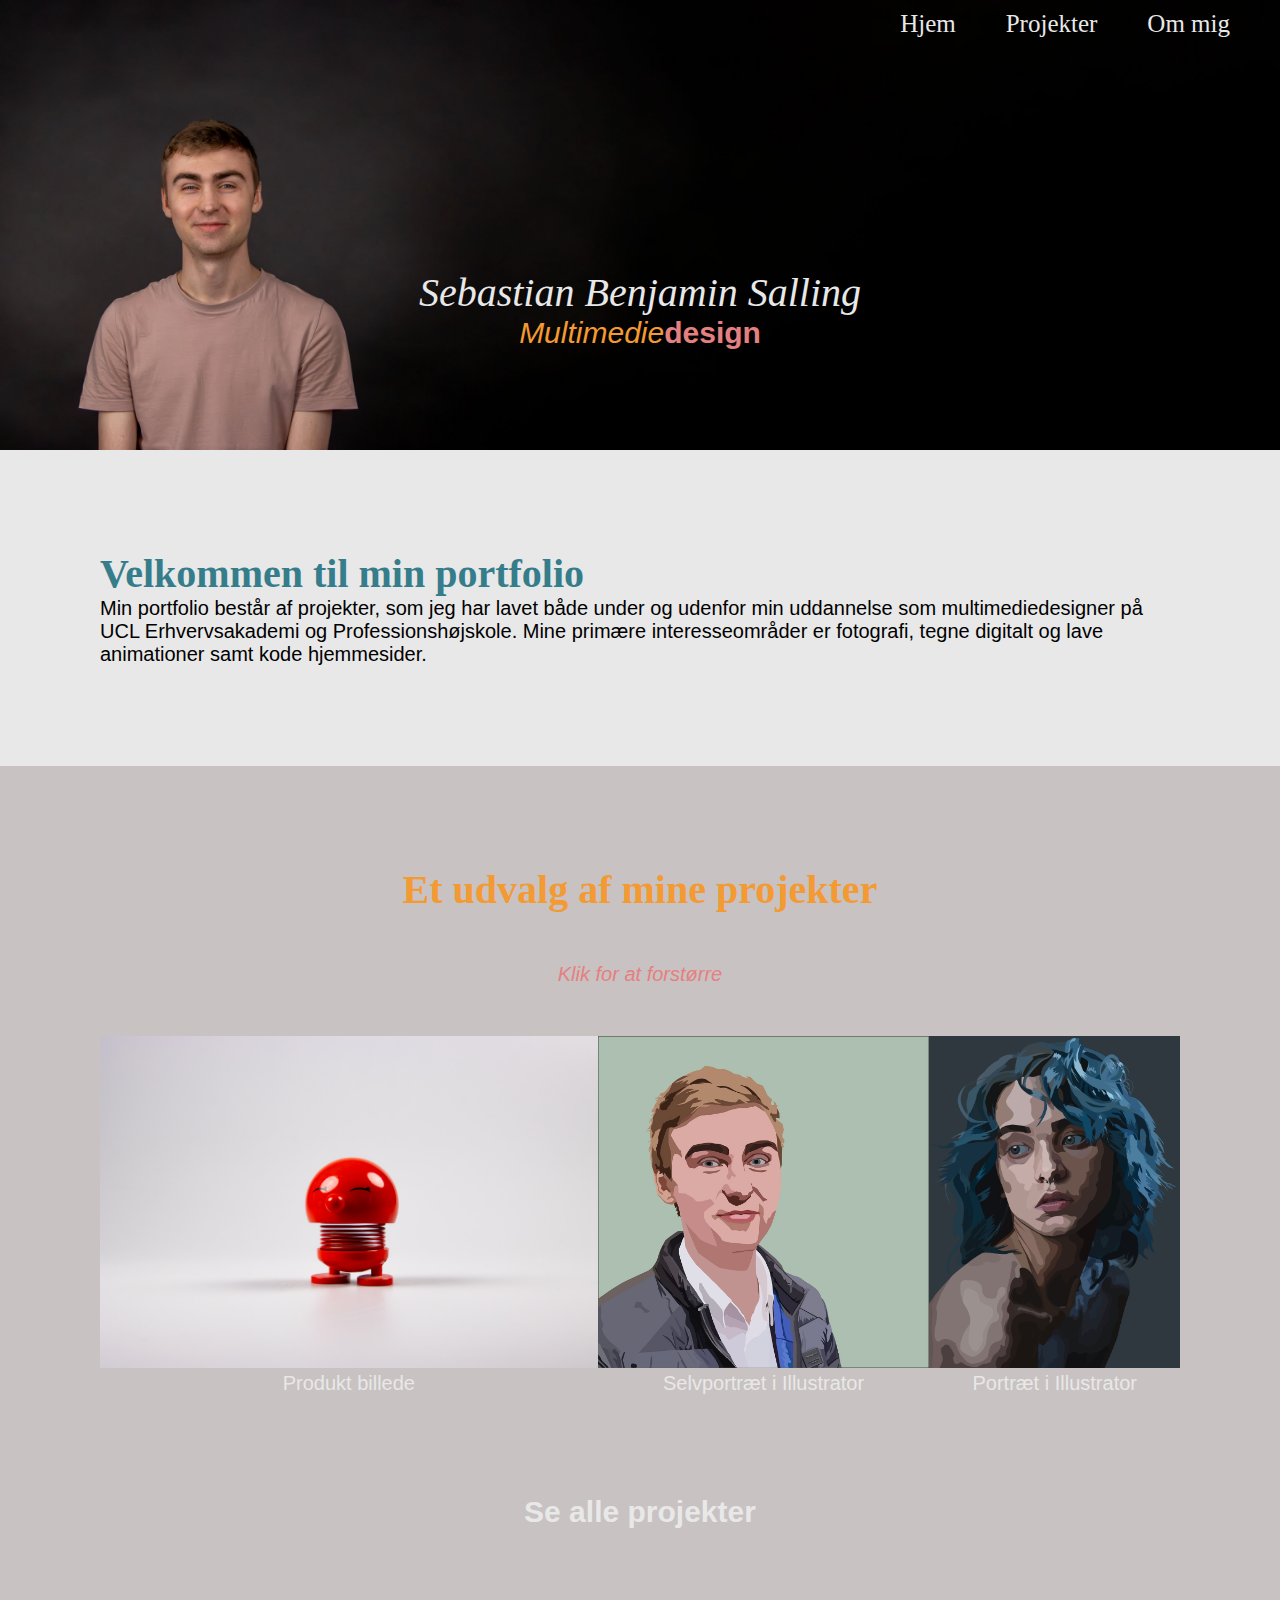
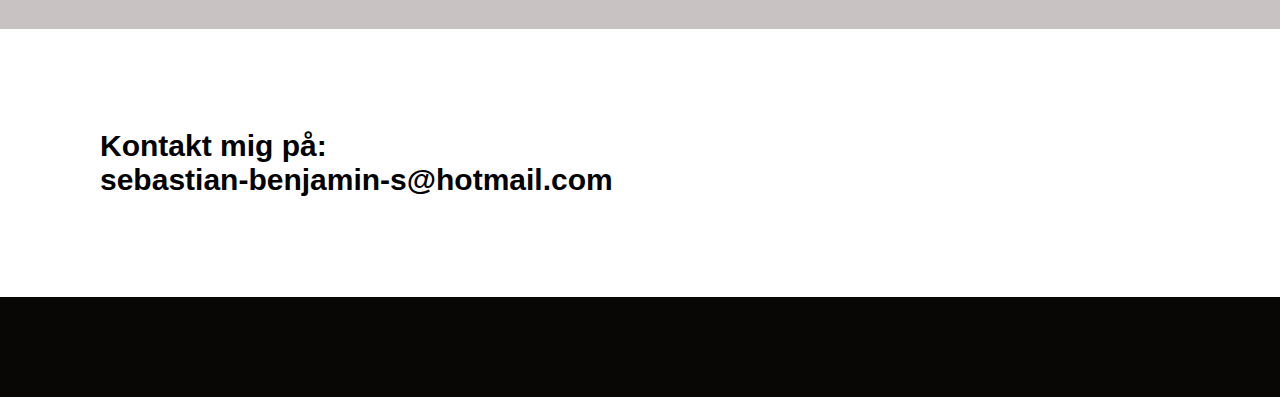
==== index.html @ 2365d622 "Projekt" ====
<!DOCTYPE html>
<html lang="en">
<head>
    <meta charset="UTF-8">
    <meta name="viewport" content="width=device-width, initial-scale=1.0">
    <link rel="stylesheet" href="css/main.css">
    <title>Min Portfolio</title>
</head>
<body>
    <header>
        <div class="hero">
            <nav>
                <ul>
                    <li><a href="index.html">Hjem</a></li>
                    <li><a href="pages/projekter.html">Projekter</a></li>
                    <li><a href="pages/om-mig.html">Om mig</a></li>
                </ul>
            </nav>
            <div class="hero-text">
                <h1 class="hero-taviraj">Sebastian Benjamin Salling</h1>
                <p><span class="hero-italic">Multimedie</span><span class="hero-bold">design</span></p> 
            </div>
        </div>
    </header>

<section class="forside-tekst">
    <div>
        <h2 class="forside-underoverskrift">Velkommen til min portfolio</h2>
        <p class="forside-paragraf">Min portfolio består af projekter, som jeg har lavet både under og udenfor min 
            uddannelse som multimediedesigner på UCL Erhvervsakademi og Professionshøjskole.
            Mine primære interesseområder er fotografi, tegne digitalt og lave animationer 
            samt kode hjemmesider. </p>
    </div>
    <div></div>
</section>

<section class="udvalg">
    <div>
        <h2 class="udvalg-overskrift">Et udvalg af mine projekter</h2>
        <p class="udvalg-tekst">Klik for at forstørre</p>
        <div class="showcase">
            <div class="showcase-item">
                <img src="images/hoptimist.jpg" alt="Hoptimist med hvid baggrund">
                <p class="showcase-text">Produkt billede</p>
            </div>
            <div class="showcase-item">
                <img src="images/illustrator-portrait.jpg" alt="Selvportræt lavet i Illustrator">
                <p class="showcase-text">Selvportræt i Illustrator</p>
            </div>
            <div class="showcase-item">
                <img src="images/illustrator-woman.jpg" alt="Tegning af en kvinde i Illustrator">
                <p class="showcase-text">Portræt i Illustrator</p>
            </div>            
        </div>
        <p class="se-alle"><a href="pages/projekter.html">Se alle projekter</a></p>

    </div>
    
</section>



<section class="kontakt">
    <div>
        <p>Kontakt mig på:</p>
        <p>sebastian-benjamin-s@hotmail.com</p>
    </div>
</section>

<footer>
    <div>
        
    </div>

</footer>


</body>
</html>
---- css/main.css ----
* {
    box-sizing: border-box;
    margin: 0;
    padding: 0;
}

body, html {
    height: 100%;
}

/* fonts */

@import url('https://fonts.googleapis.com/css2?family=Fira+Sans:ital,wght@0,100;0,200;0,300;0,400;0,500;0,600;0,700;0,800;0,900;1,100;1,200;1,300;1,400;1,500;1,600;1,700;1,800;1,900&display=swap'); /* Fira Sans */
@import url('https://fonts.googleapis.com/css2?family=Taviraj:ital,wght@0,100;0,200;0,300;0,400;0,500;0,600;0,700;0,800;0,900;1,100;1,200;1,300;1,400;1,500;1,600;1,700;1,800;1,900&display=swap'); /* Taviraj */

/*
Font weights:

Thin 100
ExtraLight 200
Light 300
Regular 400
Medium 500
SemiBold 600
Bold 700
ExtraBold 800
Black 900
*/




/* navigationsmenu */

nav {
    /*display: flex;
    justify-content: flex-end;
    align-items: center;*/
    color: #E8E8E8;
}   

nav ul {
    list-style-type: none;
    display: flex;
    justify-content: flex-end;
    margin-right: 25px;
}

nav li {
    padding: 5px;
    margin: 5px 20px;
    font-family: 'Taviraj', serif;
    font-size: 25px;
    font-weight: 400;
    
}


a {
    text-decoration: none;
    color: inherit;
}

a:hover {
    color: #F39A33;
}




/* hero */

.hero {
    background-image: url(../images/forside-hero-image.jpg);
    background-size: cover;
    background-position: center;
    height: 50vh;
    display: flex;
    flex-direction: column;
}


.hero-text {
    text-align: center;
    color: #E8E8E8;
    display: flex;
    flex-direction: column;
    justify-content: flex-end;
    margin-bottom: 100px;
    height: 100%;
}


.hero-taviraj {
    font-family: 'Taviraj', serif;
    font-size: 40px;
    font-weight: 500;
    font-style: italic;
}

.hero-italic {
    font-family: 'Fira Sans', sans-serif;
    font-size: 30px;
    font-weight: 100;
    font-style: italic;
    color: #F39A33;
}

.hero-bold {
    font-family: 'Fira Sans', sans-serif;
    font-size: 30px;
    font-weight: 700;
    font-style: bold;
    color: #E58080;
}


/*
header h1, p {
    display: flex;
    justify-content: center;
    align-items: center;
}
*/

/* indhold */


.forside-tekst {
    padding: 100px;
    display: flex;
    justify-content: end;
    background-color: #E8E8E8;

}


.forside-underoverskrift {
    font-family: 'Taviraj', serif;
    font-size: 40px;
    font-weight: 600;
    font-style: bold;
    color: #367D8B; 
}

.forside-paragraf {
    font-family: 'Fira Sans', sans-serif;
    font-size: 20px;
    font-weight: 400;
}






.udvalg {
    background-color: #c8c2c2;
    padding: 100px;
    
}

.udvalg-tekst {
    text-align: center;
    padding: 50px 0px;
    font-family: 'Fira Sans', sans-serif;
    font-size: 20px;
    font-weight: 300;
    font-style: italic;
    color: #E58080;
}


.udvalg-overskrift {
    text-align: center;
    
    font-family: 'Taviraj', serif;
    font-size: 40px;
    font-weight: 600;
    font-style: bold;
    color: #F39A33;
}


.se-alle {
    text-align: center;
    padding-top: 100px;
    font-family: 'Fira Sans', sans-serif;
    font-size: 30px;
    font-weight: 700;
    font-style: bold;
    color: #E8E8E8;
}


img {
    max-width: 100%;
    max-height: 50vh;
    
}

.showcase {
    display: flex;
    justify-content: space-between;

    
}

.showcase-text {
    text-align: center;
    font-family: 'Fira Sans', sans-serif;
    font-size: 20px;
    font-weight: 400;
    color: #E8E8E8;
}



.kontakt {
    padding: 100px;
    font-family: 'Fira Sans', sans-serif;
    font-size: 30px;
    font-weight: 700;
    font-style: bold;
}



footer {
    background-color: #090606;
    padding: 50px;
}
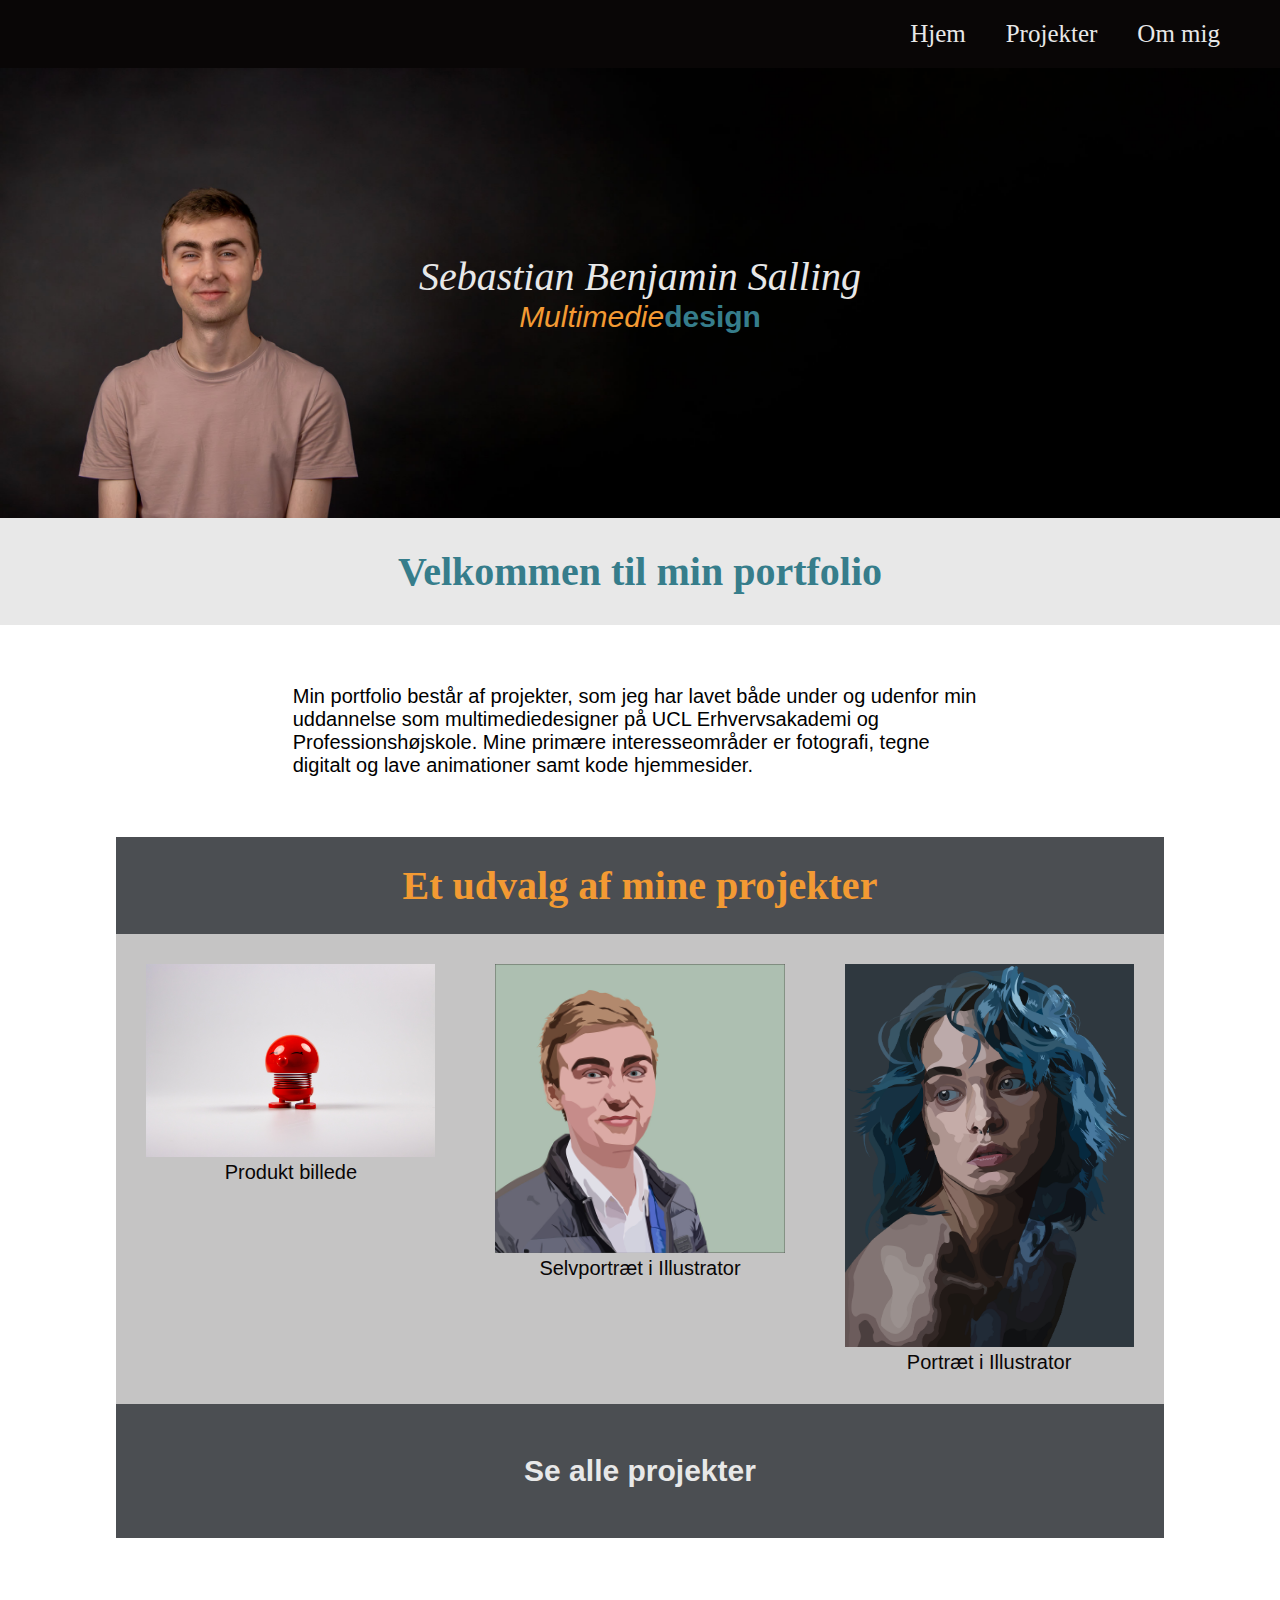
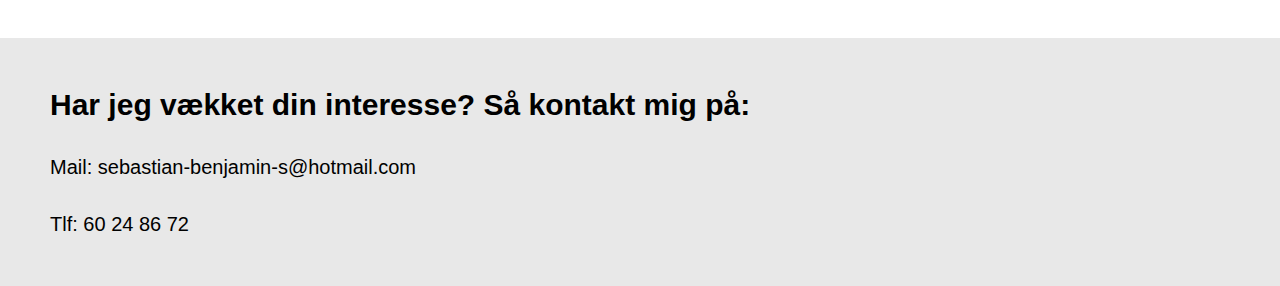
==== commit 5e71eb8f: "Endelige version" ====
--- a/index.html
+++ b/index.html
@@ -8,14 +8,17 @@
 </head>
 <body>
     <header>
-        <div class="hero">
-            <nav>
+        <div>
+            <nav class="nav-undersider">
                 <ul>
                     <li><a href="index.html">Hjem</a></li>
                     <li><a href="pages/projekter.html">Projekter</a></li>
                     <li><a href="pages/om-mig.html">Om mig</a></li>
                 </ul>
             </nav>
+        </div>
+        <div class="hero">
+            
             <div class="hero-text">
                 <h1 class="hero-taviraj">Sebastian Benjamin Salling</h1>
                 <p><span class="hero-italic">Multimedie</span><span class="hero-bold">design</span></p> 
@@ -23,56 +26,36 @@
         </div>
     </header>
 
-<section class="forside-tekst">
-    <div>
-        <h2 class="forside-underoverskrift">Velkommen til min portfolio</h2>
-        <p class="forside-paragraf">Min portfolio består af projekter, som jeg har lavet både under og udenfor min 
-            uddannelse som multimediedesigner på UCL Erhvervsakademi og Professionshøjskole.
-            Mine primære interesseområder er fotografi, tegne digitalt og lave animationer 
-            samt kode hjemmesider. </p>
+
+
+<div class="forside-container">
+    <div class="overskrift">Velkommen til min portfolio</div>
+    <div  class="forside-paragraf"><p>Min portfolio består af projekter, som jeg har lavet både under og udenfor min 
+        uddannelse som multimediedesigner på UCL Erhvervsakademi og Professionshøjskole.
+        Mine primære interesseområder er fotografi, tegne digitalt og lave animationer 
+        samt kode hjemmesider. </p></div>
+    <div class="udvalg-overskrift"><h2>Et udvalg af mine projekter</h2></div>
+    <div class="showcase1">
+        <div><img src="images/hoptimist.jpg" alt="Hoptimist med hvid baggrund"></div>
+        <div><p class="showcase-text">Produkt billede</p></div>
     </div>
-    <div></div>
-</section>
-
-<section class="udvalg">
-    <div>
-        <h2 class="udvalg-overskrift">Et udvalg af mine projekter</h2>
-        <p class="udvalg-tekst">Klik for at forstørre</p>
-        <div class="showcase">
-            <div class="showcase-item">
-                <img src="images/hoptimist.jpg" alt="Hoptimist med hvid baggrund">
-                <p class="showcase-text">Produkt billede</p>
-            </div>
-            <div class="showcase-item">
-                <img src="images/illustrator-portrait.jpg" alt="Selvportræt lavet i Illustrator">
-                <p class="showcase-text">Selvportræt i Illustrator</p>
-            </div>
-            <div class="showcase-item">
-                <img src="images/illustrator-woman.jpg" alt="Tegning af en kvinde i Illustrator">
-                <p class="showcase-text">Portræt i Illustrator</p>
-            </div>            
-        </div>
-        <p class="se-alle"><a href="pages/projekter.html">Se alle projekter</a></p>
-
+    <div class="showcase2">
+        <div><img src="images/illustrator-portrait.jpg" alt="Selvportræt lavet i Illustrator"></div>
+        <div><p class="showcase-text">Selvportræt i Illustrator</p></div>
     </div>
-    
-</section>
+    <div class="showcase3">
+        <div><img src="images/illustrator-woman.jpg" alt="Tegning af en kvinde i Illustrator"></div>
+        <div><p class="showcase-text">Portræt i Illustrator</p></div>
+    </div>
+    <div class="se-alle"><p><a href="pages/projekter.html">Se alle projekter</a></p></div>
+    <div class="forside-kontakt"><p>Har jeg vækket din interesse? Så kontakt mig på:</p><br>
+        <p class="mail">Mail: sebastian-benjamin-s@hotmail.com</p><br>
+        <p class="tlf">Tlf: 60 24 86 72</p></div>
+</div>
 
 
 
-<section class="kontakt">
-    <div>
-        <p>Kontakt mig på:</p>
-        <p>sebastian-benjamin-s@hotmail.com</p>
-    </div>
-</section>
 
-<footer>
-    <div>
-        
-    </div>
-
-</footer>
 
 
 </body>
--- a/css/main.css
+++ b/css/main.css
@@ -33,9 +33,6 @@
 /* navigationsmenu */
 
 nav {
-    /*display: flex;
-    justify-content: flex-end;
-    align-items: center;*/
     color: #E8E8E8;
 }   
 
@@ -43,12 +40,11 @@
     list-style-type: none;
     display: flex;
     justify-content: flex-end;
-    margin-right: 25px;
+    margin-right: 40px;
 }
 
 nav li {
-    padding: 5px;
-    margin: 5px 20px;
+    padding: 20px;
     font-family: 'Taviraj', serif;
     font-size: 25px;
     font-weight: 400;
@@ -66,6 +62,21 @@
 }
 
 
+.nav-undersider {
+    background-color: #090606;
+}
+
+
+@media only screen and (max-width: 1100px) {
+    .nav-undersider {
+        display: flex;
+        justify-content: center;
+        
+    }
+    nav ul {
+        margin: 0;
+    }
+}
 
 
 /* hero */
@@ -75,19 +86,17 @@
     background-size: cover;
     background-position: center;
     height: 50vh;
-    display: flex;
-    flex-direction: column;
 }
 
 
 .hero-text {
-    text-align: center;
     color: #E8E8E8;
     display: flex;
     flex-direction: column;
-    justify-content: flex-end;
-    margin-bottom: 100px;
+    justify-content: center;
+    align-items: center;
     height: 100%;
+    padding: 30px;
 }
 
 
@@ -111,124 +120,659 @@
     font-size: 30px;
     font-weight: 700;
     font-style: bold;
-    color: #E58080;
-}
-
-
-/*
-header h1, p {
-    display: flex;
-    justify-content: center;
-    align-items: center;
-}
-*/
+    color: #367D8B;
+}
+
+
 
 /* indhold */
 
 
-.forside-tekst {
-    padding: 100px;
-    display: flex;
-    justify-content: end;
-    background-color: #E8E8E8;
-
-}
-
-
-.forside-underoverskrift {
-    font-family: 'Taviraj', serif;
-    font-size: 40px;
-    font-weight: 600;
-    font-style: bold;
-    color: #367D8B; 
-}
+.forside-container {
+    display: grid;
+    grid-template-columns: repeat(11, 1fr);
+    grid-template-rows: 1fr 3fr 1fr 3fr 1fr 1fr;
+    height: 100%;
+}
+
 
 .forside-paragraf {
+    grid-column-start: 3;
+    grid-column-end: 10;
+    grid-row-start: 2;
+    grid-row-end: 3;
+
+    
     font-family: 'Fira Sans', sans-serif;
     font-size: 20px;
     font-weight: 400;
-}
-
-
-
-
-
-
-.udvalg {
-    background-color: #c8c2c2;
-    padding: 100px;
-    
-}
-
-.udvalg-tekst {
+    padding: 10px;
+    margin: 0 50px 50px 50px;
+}
+
+
+
+.udvalg-overskrift {
+    grid-column-start: 2;
+    grid-column-end: 11;
+    grid-row-start: 3;
+    grid-row-end: 4;
+
+    padding: 25px;
+    background-color: #4b4e52;
+}
+
+h2 {
     text-align: center;
-    padding: 50px 0px;
-    font-family: 'Fira Sans', sans-serif;
-    font-size: 20px;
-    font-weight: 300;
-    font-style: italic;
-    color: #E58080;
-}
-
-
-.udvalg-overskrift {
-    text-align: center;
-    
     font-family: 'Taviraj', serif;
     font-size: 40px;
     font-weight: 600;
     font-style: bold;
     color: #F39A33;
 }
+    
+
 
 
 .se-alle {
     text-align: center;
-    padding-top: 100px;
+    padding: 50px;
     font-family: 'Fira Sans', sans-serif;
     font-size: 30px;
     font-weight: 700;
     font-style: bold;
     color: #E8E8E8;
+    background-color: #4b4e52;
+    margin-bottom: 100px;
+
+    grid-column-start: 2;
+    grid-column-end: 11;
+    grid-row-start: 5;
+    grid-row-end: 6;
+
 }
 
 
 img {
     max-width: 100%;
     max-height: 50vh;
-    
-}
-
+}
+
+video {
+    max-width: 100%;
+    max-height: 50vh;
+}
+
+/*
 .showcase {
     display: flex;
     justify-content: space-between;
 
     
-}
+}*/
+
+
+.showcase1, .showcase2, .showcase3 {
+    background-color: #c5c4c4;
+    padding: 30px;
+}
+
+
+.showcase1 {
+    grid-column-start: 2;
+    grid-column-end: 5;
+    grid-row-start: 4;
+    grid-row-end: 5;
+}
+
+.showcase2 {
+    grid-column-start: 5;
+    grid-column-end: 8;
+    grid-row-start: 4;
+    grid-row-end: 5;
+}
+
+.showcase3 {
+    grid-column-start: 8;
+    grid-column-end: 11;
+    grid-row-start: 4;
+    grid-row-end: 5;
+}
+
 
 .showcase-text {
     text-align: center;
     font-family: 'Fira Sans', sans-serif;
     font-size: 20px;
     font-weight: 400;
-    color: #E8E8E8;
-}
-
-
-
-.kontakt {
-    padding: 100px;
+    color: #090606;
+}
+
+
+.forside-kontakt {
+    grid-column-start: 1;
+    grid-column-end: -1;
+    grid-row-start: 6;
+    grid-row-end: 7;
+}
+
+
+/* om mig */
+
+/*
+.container {
+    display: grid;
+    grid-template-columns: 1fr 9fr 1fr;
+    grid-template-rows: 1fr 5fr 1fr 4fr 1fr;
+    height: 100%;
+}*/
+
+.container {
+    display: grid;
+    grid-template-columns: repeat(11, 1fr);
+    grid-template-rows: 1fr 5fr 1fr 4fr 1fr;
+    height: 100%;
+}
+
+.overskrift {
+    grid-column-start: 1;
+    grid-column-end: -1;
+    text-align: center;
+    font-family: 'Taviraj', serif;
+    font-size: 40px;
+    font-weight: 600;
+    font-style: bold;
+    color: #367D8B;
+    padding: 30px; 
+    margin-bottom: 50px;
+    background-color: #E8E8E8;
+}
+
+
+
+.kontakt-info {
+    grid-column-start: 1;
+    grid-column-end: -1;
+    grid-row-start: 5;
+    grid-row-end: 6;
+}
+
+.kontakt-info, .kontakt-info-2, .forside-kontakt {
+    background-color: #E8E8E8;
     font-family: 'Fira Sans', sans-serif;
     font-size: 30px;
     font-weight: 700;
     font-style: bold;
-}
-
-
-
-footer {
-    background-color: #090606;
     padding: 50px;
 }
 
-
+.mail, .tlf, .tlf2, .mail2 {
+    font-family: 'Fira Sans', sans-serif;
+    font-size: 20px;
+    font-weight: 400;
+}
+
+
+.indhold {
+    grid-column-start: 3;
+    grid-column-end: 10;
+    grid-row-start: 2;
+    grid-row-end: 3;
+
+    font-family: 'Fira Sans', sans-serif;
+    font-size: 20px;
+    font-weight: 400;
+    padding: 10px;
+    margin: 0 50px 50px 50px;
+}
+
+.adobe-programmer {
+    grid-column-start: 3;
+    grid-column-end: 10;
+    grid-row-start: 3;
+    grid-row-end: 4;
+    
+    padding: 10px;
+    margin: 0 50px 50px 50px;
+    font-family: 'Fira Sans', sans-serif;
+    font-size: 20px;
+    font-weight: 600;
+}
+
+
+.profil-billede {
+    grid-column-start: 1;
+    grid-column-end: -1;
+    grid-row-start: 4;
+    grid-row-end: 5;
+    background-color: #070404;
+    display: flex;
+    justify-content: center;
+    padding: 10px;
+}
+
+
+
+/* projekter */
+
+
+.container-2 {
+    display: grid;
+    grid-template-columns: 1fr 3fr 3fr 3fr 1fr;
+    grid-template-rows: 1fr 3fr 3fr 1fr;
+    height: 100%;
+    gap: 20px;
+    justify-content: center;
+    align-items: center;
+}
+
+
+.container-2 img {
+    max-width: 100%;
+    height: 100%;
+    overflow: hidden;
+    object-fit: cover;
+}
+
+/*
+.indhold-2 {
+    background-color: #F39A33;
+    font-family: 'Fira Sans', sans-serif;
+    font-size: 20px;
+    font-weight: 400;
+    padding: 10px;
+}*/
+
+.item1 {
+    grid-column-start: 2;
+    grid-column-end: 3;
+    grid-row-start: 2;
+    grid-row-end: 3;
+}
+
+.item2 {
+    grid-column-start: 3;
+    grid-column-end: 4;
+    grid-row-start: 2;
+    grid-row-end: 3;
+}
+
+.item3 {
+    grid-column-start: 4;
+    grid-column-end: 5;
+    grid-row-start: 2;
+    grid-row-end: 3;
+}
+
+.item4 {
+    grid-column-start: 2;
+    grid-column-end: 3;
+    grid-row-start: 3;
+    grid-row-end: 4;
+}
+
+.item5 {
+    grid-column-start: 3;
+    grid-column-end: 4;
+    grid-row-start: 3;
+    grid-row-end: 4;
+}
+
+.item6 {
+    grid-column-start: 4;
+    grid-column-end: 5;
+    grid-row-start: 3;
+    grid-row-end: 4;
+}
+
+.item1, .item2, .item3, .item4, .item5, .item6 {
+    background-color: #E8E8E8;
+    padding: 10px;
+    box-shadow: 3px 6px 6px 0px rgba(0,0,0,0.65);
+}
+
+
+
+.kontakt-info-2 {
+    grid-column-start: 1;
+    grid-column-end: -1;
+    grid-row-start: 4;
+    grid-row-end: 5;
+
+    margin: 50px 0 0 0;
+}
+
+
+@media only screen and (max-width: 1100px) {
+
+    .container {
+        display: grid;
+        grid-template-columns: repeat(8, 1fr);
+        grid-template-rows: 1fr 5fr 1fr 4fr 1fr;
+        height: 100%;
+    }
+
+    .indhold {
+        grid-column-start: 2;
+        grid-column-end: 8;
+        margin: 0 20px 0 20px;
+    }
+
+    .adobe-programmer {
+        grid-column-start: 2;
+        grid-column-end: 8;
+        margin: 20px 20px 30px 20px;
+    }
+
+
+    .container-2 {
+        display: grid;
+        grid-template-columns: 1fr 4fr 4fr 1fr;
+        grid-template-rows: 1fr 3fr 3fr 3fr 1fr;
+        height: 100%;
+    }
+
+    .item3 {
+        grid-column-start: 2;
+        grid-column-end: 3;
+        grid-row-start: 3;
+        grid-row-end: 4;
+    }
+    
+    .item4 {
+        grid-column-start: 3;
+        grid-column-end: 4;
+        grid-row-start: 3;
+        grid-row-end: 4;
+    }
+
+    .item5 {
+        grid-column-start: 2;
+        grid-column-end: 3;
+        grid-row-start: 4;
+        grid-row-end: 5;
+    }
+
+    .item6 {
+        grid-column-start: 3;
+        grid-column-end: 4;
+        grid-row-start: 4;
+        grid-row-end: 5;
+    }
+
+    .kontakt-info-2 {
+        grid-column-start: 1;
+        grid-column-end: -1;
+        grid-row-start: 5;
+        grid-row-end: 6;
+
+        margin: 20px 0 0 0;
+        padding: 20px;
+    }
+
+    .kontakt-info {
+        padding: 20px;
+    }
+
+    .kontakt-info, .kontakt-info-2, .forside-kontakt {
+        font-size: 25px;
+    }
+
+    .mail, .tlf, .tlf2, .mail2 {
+        font-size: 17.5px;
+    }
+
+    .overskrift {
+        margin-bottom: 30px;
+        font-size: 35px;
+        padding: 25px;
+    }
+
+    h2 {
+        font-size: 35px;
+    }
+
+    .forside-container {
+        display: grid;
+        grid-template-columns: repeat(9, 1fr);
+        grid-template-rows: 1fr 3fr 1fr 3fr 1fr 1fr;
+        height: 100%;
+    }
+
+
+    .udvalg-overskrift {
+        grid-column-start: 1;
+        grid-column-end: -1;
+        padding: 20px;
+    }
+
+    .se-alle {
+        grid-column-start: 1;
+        grid-column-end: -1;
+    }
+
+
+    .forside-paragraf {
+        grid-column-start: 2;
+        grid-column-end: 9;
+        grid-row-start: 2;
+        grid-row-end: 3;
+
+        padding: 10px;
+        margin: 0 50px 50px 50px;
+    }
+
+
+    .showcase1 {
+        grid-column-start: 1;
+        grid-column-end: 4;
+    
+    
+    }
+    
+    .showcase2 {
+        grid-column-start: 4;
+        grid-column-end: 7;
+        
+    }
+    
+    .showcase3 {
+        grid-column-start: 7;
+        grid-column-end: 10;
+        
+    }
+
+    .hero-taviraj {
+        font-size: 35px;
+    }
+
+    .hero-italic, .hero-bold {
+        font-size: 27.5px;
+    }
+
+    .hero {
+        background-image: url(../images/forside-hero-image-small.jpg);
+    }
+}
+
+
+
+
+@media only screen and (max-width: 600px) {
+    .container-2 {
+        display: grid;
+        grid-template-columns: 3fr;
+        grid-template-rows: 1fr 3fr 3fr 3fr 3fr 3fr 3fr 1fr;
+        height: 100%;
+    }
+
+    .item1, .item2, .item3, .item4, .item5, .item6 {
+        margin: 20px;
+    }
+
+    .item1 {
+        grid-column-start: 1;
+        grid-column-end: 2;
+        grid-row-start: 2;
+        grid-row-end: 3;
+    }
+
+    .item2 {
+        grid-column-start: 1;
+        grid-column-end: 2;
+        grid-row-start: 3;
+        grid-row-end: 4;
+    }
+    
+    .item3 {
+        grid-column-start: 1;
+        grid-column-end: 2;
+        grid-row-start: 4;
+        grid-row-end: 5;
+    }
+    
+    .item4 {
+        grid-column-start: 1;
+        grid-column-end: 2;
+        grid-row-start: 5;
+        grid-row-end: 6;
+    }
+
+    .item5 {
+        grid-column-start: 1;
+        grid-column-end: 2;
+        grid-row-start: 6;
+        grid-row-end: 7;
+    }
+
+    .item6 {
+        grid-column-start: 1;
+        grid-column-end: 2;
+        grid-row-start: 7;
+        grid-row-end: 8;
+    }
+
+    .kontakt-info-2 {
+        grid-column-start: 1;
+        grid-column-end: 2;
+        grid-row-start: 8;
+        grid-row-end: 9;
+
+        margin: 0;
+        padding: 20px;
+    }
+
+    .kontakt-info {
+        padding: 20px;
+    }
+
+    .indhold {
+        margin: 0;
+    }
+
+    .overskrift {
+        margin-bottom: 20px;
+        padding: 20px;
+    }
+
+
+    .adobe-programmer {
+        margin: 20px 0;
+    }
+
+
+    .forside-container {
+        display: grid;
+        grid-template-columns: repeat(3, 1fr);
+        grid-template-rows: 1fr 3fr 1fr 3fr 3fr 3fr 1fr 1fr;
+        height: 100%;
+    }
+
+
+
+    .forside-paragraf {
+        grid-column-start: 1;
+        grid-column-end: 4;
+        grid-row-start: 2;
+        grid-row-end: 3;
+
+        padding: 10px;
+        margin: 0 50px 20px 50px;
+    }
+
+    .udvalg-overskrift {
+        grid-column-start: 1;
+        grid-column-end: -1;
+        grid-row-start: 3;
+        grid-row-end: 4;
+        padding: 15px;
+    }
+
+    .showcase1 {
+        grid-column-start: 1;
+        grid-column-end: 4;
+        grid-row-start: 4;
+        grid-row-end: 5;
+    
+    
+    }
+    
+    .showcase2 {
+        grid-column-start: 1;
+        grid-column-end: 4;
+        grid-row-start: 5;
+        grid-row-end: 6;
+        
+    }
+    
+    .showcase3 {
+        grid-column-start: 1;
+        grid-column-end: 4;
+        grid-row-start: 6;
+        grid-row-end: 7;
+        
+    }
+
+    .se-alle {
+        grid-column-start: 1;
+        grid-column-end: -1;
+        grid-row-start: 7;
+        grid-row-end: 8;
+
+        margin-bottom: 0;
+    }
+
+    .forside-kontakt {
+        grid-column-start: 1;
+        grid-column-end: -1;
+        grid-row-start: 8;
+        grid-row-end: 9;
+    }
+
+    .hero-taviraj {
+        font-size: 30px;
+    }
+
+    .hero-italic, .hero-bold {
+        font-size: 25px;
+    }
+
+    .kontakt-info, .kontakt-info-2, .forside-kontakt {
+        font-size: 20px;
+    }
+
+    .mail, .tlf, .tlf2, .mail2 {
+        font-size: 15px;
+    }
+
+    .hero {
+        background-image: url(../images/forside-hero-image-smaller.jpg);
+    }
+
+    .hero-text {
+        display: flex;
+        flex-direction: column;
+        justify-content: start;
+        align-items: center;
+    }
+}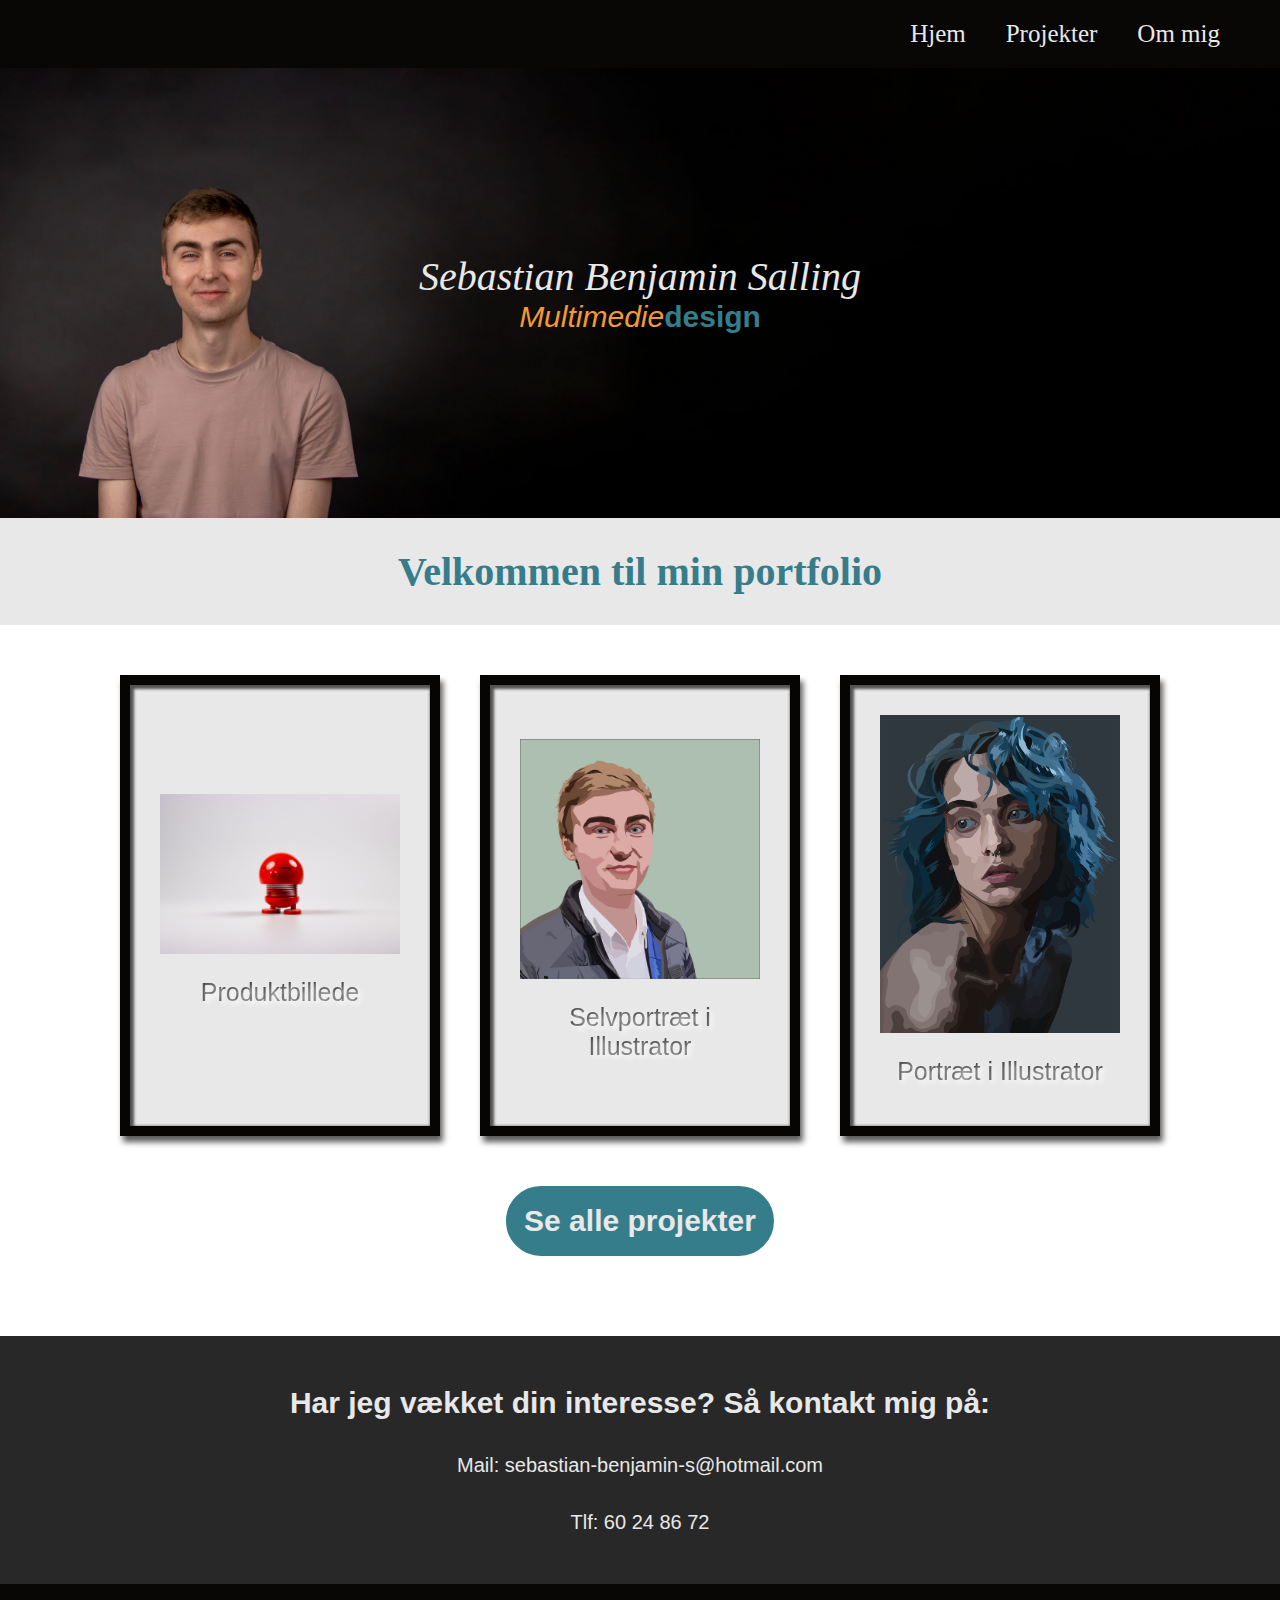
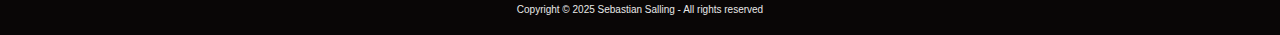
==== commit 1c1ef27e: "2025 eksamen nyeste" ====
--- a/index.html
+++ b/index.html
@@ -27,17 +27,12 @@
     </header>
 
 
+<div class="overskrift">Velkommen til min portfolio</div>
 
 <div class="forside-container">
-    <div class="overskrift">Velkommen til min portfolio</div>
-    <div  class="forside-paragraf"><p>Min portfolio består af projekter, som jeg har lavet både under og udenfor min 
-        uddannelse som multimediedesigner på UCL Erhvervsakademi og Professionshøjskole.
-        Mine primære interesseområder er fotografi, tegne digitalt og lave animationer 
-        samt kode hjemmesider. </p></div>
-    <div class="udvalg-overskrift"><h2>Et udvalg af mine projekter</h2></div>
     <div class="showcase1">
         <div><img src="images/hoptimist.jpg" alt="Hoptimist med hvid baggrund"></div>
-        <div><p class="showcase-text">Produkt billede</p></div>
+        <div><p class="showcase-text">Produktbillede</p></div>
     </div>
     <div class="showcase2">
         <div><img src="images/illustrator-portrait.jpg" alt="Selvportræt lavet i Illustrator"></div>
@@ -47,15 +42,21 @@
         <div><img src="images/illustrator-woman.jpg" alt="Tegning af en kvinde i Illustrator"></div>
         <div><p class="showcase-text">Portræt i Illustrator</p></div>
     </div>
-    <div class="se-alle"><p><a href="pages/projekter.html">Se alle projekter</a></p></div>
+</div>
+
+<div class="knap-container">
+    <a href="pages/projekter.html" class="se-alle"><p>Se alle projekter</p></a>
+</div>
+
+<footer>
     <div class="forside-kontakt"><p>Har jeg vækket din interesse? Så kontakt mig på:</p><br>
         <p class="mail">Mail: sebastian-benjamin-s@hotmail.com</p><br>
-        <p class="tlf">Tlf: 60 24 86 72</p></div>
-</div>
-
-
-
-
+        <p class="tlf">Tlf: 60 24 86 72</p>
+    </div>
+    <div class="copyright">
+        <p>Copyright &copy; 2025 Sebastian Salling - All rights reserved</p>
+    </div>
+</footer>
 
 
 </body>
--- a/css/main.css
+++ b/css/main.css
@@ -4,8 +4,12 @@
     padding: 0;
 }
 
-body, html {
+html{
     height: 100%;
+}
+
+body {
+    min-height: 100%
 }
 
 /* fonts */
@@ -57,7 +61,7 @@
     color: inherit;
 }
 
-a:hover {
+nav a:hover {
     color: #F39A33;
 }
 
@@ -97,6 +101,7 @@
     align-items: center;
     height: 100%;
     padding: 30px;
+    
 }
 
 
@@ -131,152 +136,138 @@
 .forside-container {
     display: grid;
     grid-template-columns: repeat(11, 1fr);
-    grid-template-rows: 1fr 3fr 1fr 3fr 1fr 1fr;
+    grid-template-rows: auto;
     height: 100%;
-}
-
-
-.forside-paragraf {
-    grid-column-start: 3;
-    grid-column-end: 10;
-    grid-row-start: 2;
-    grid-row-end: 3;
-
-    
-    font-family: 'Fira Sans', sans-serif;
-    font-size: 20px;
+    gap: 40px;
+}
+
+
+.knap-container {
+    display: flex;
+    justify-content: center;
+    align-items: center;
+}
+
+.se-alle {
+    padding: 15px;
+    font-family: 'Fira Sans', sans-serif;
+    font-size: 30px;
+    font-weight: 700;
+    border: solid #367D8B;
+    border-radius: 40px;
+    font-style: bold;
+    margin-top: 50px;
+    margin-bottom: 80px;
+    color: #E8E8E8;
+    background-color: #367D8B;
+}
+
+.se-alle:hover {
+    background-color: #090606;
+    border: solid #090606;
+    color: #F39A33;
+}
+
+img {
+    max-width: 100%;
+    max-height: 50vh;
+}
+
+video {
+    max-width: 100%;
+    max-height: 50vh;
+}
+
+.showcase1, .showcase2, .showcase3 {
+    background-color: #E8E8E8;
+    padding: 30px;
+    box-shadow: 3px 6px 6px 0px rgba(0,0,0,0.65), inset 2px 2px 3px 2px rgba(0,0,0,0.65);
+    border: solid 10px #070404;
+
+    display: flex;
+    justify-content: center;
+    align-items: center;
+    flex-flow: column;
+}
+
+
+.showcase1 {
+    grid-column-start: 2;
+    grid-column-end: 5;
+    grid-row-start: 1;
+    grid-row-end: 2;
+}
+
+.showcase2 {
+    grid-column-start: 5;
+    grid-column-end: 8;
+    grid-row-start: 1;
+    grid-row-end: 2;
+}
+
+.showcase3 {
+    grid-column-start: 8;
+    grid-column-end: 11;
+    grid-row-start: 1;
+    grid-row-end: 2;
+}
+
+
+.showcase-text {
+    margin-top: 10px;
+    padding: 10px;
+
+    text-align: center;
+    font-family: 'Fira Sans', sans-serif;
+    font-size: 25px;
     font-weight: 400;
-    padding: 10px;
-    margin: 0 50px 50px 50px;
-}
-
-
-
-.udvalg-overskrift {
-    grid-column-start: 2;
-    grid-column-end: 11;
-    grid-row-start: 3;
-    grid-row-end: 4;
-
-    padding: 25px;
-    background-color: #4b4e52;
-}
-
-h2 {
-    text-align: center;
-    font-family: 'Taviraj', serif;
-    font-size: 40px;
-    font-weight: 600;
-    font-style: bold;
-    color: #F39A33;
-}
-    
-
-
-
-.se-alle {
-    text-align: center;
-    padding: 50px;
+
+    color: transparent; 
+    background-color: #474747;
+    text-shadow: 3px 3px 5px rgba(255,255,255,0.95);
+    background-clip: text;
+}
+
+
+.kontakt-info, .kontakt-info-2, .forside-kontakt {
+    background-color: #282828;
+    color: #E8E8E8;
     font-family: 'Fira Sans', sans-serif;
     font-size: 30px;
     font-weight: 700;
     font-style: bold;
+    padding: 50px;
+    text-align: center;
+}
+
+.copyright {
+    background-color: #090606;
     color: #E8E8E8;
-    background-color: #4b4e52;
-    margin-bottom: 100px;
-
-    grid-column-start: 2;
-    grid-column-end: 11;
-    grid-row-start: 5;
-    grid-row-end: 6;
-
-}
-
-
-img {
-    max-width: 100%;
-    max-height: 50vh;
-}
-
-video {
-    max-width: 100%;
-    max-height: 50vh;
-}
-
-/*
-.showcase {
-    display: flex;
-    justify-content: space-between;
-
-    
-}*/
-
-
-.showcase1, .showcase2, .showcase3 {
-    background-color: #c5c4c4;
-    padding: 30px;
-}
-
-
-.showcase1 {
-    grid-column-start: 2;
-    grid-column-end: 5;
-    grid-row-start: 4;
-    grid-row-end: 5;
-}
-
-.showcase2 {
-    grid-column-start: 5;
-    grid-column-end: 8;
-    grid-row-start: 4;
-    grid-row-end: 5;
-}
-
-.showcase3 {
-    grid-column-start: 8;
-    grid-column-end: 11;
-    grid-row-start: 4;
-    grid-row-end: 5;
-}
-
-
-.showcase-text {
+    font-family: 'Fira Sans', sans-serif;
+    font-size: 10px;
+    font-weight: 300;
     text-align: center;
+    padding: 20px;
+}
+
+.mail, .tlf, .tlf2, .mail2 {
     font-family: 'Fira Sans', sans-serif;
     font-size: 20px;
     font-weight: 400;
-    color: #090606;
-}
-
-
-.forside-kontakt {
-    grid-column-start: 1;
-    grid-column-end: -1;
-    grid-row-start: 6;
-    grid-row-end: 7;
-}
+}
+
 
 
 /* om mig */
 
-/*
 .container {
     display: grid;
-    grid-template-columns: 1fr 9fr 1fr;
-    grid-template-rows: 1fr 5fr 1fr 4fr 1fr;
+    grid-template-columns: 1fr 4fr 6fr 1fr;
+    grid-template-rows: auto;
     height: 100%;
-}*/
-
-.container {
-    display: grid;
-    grid-template-columns: repeat(11, 1fr);
-    grid-template-rows: 1fr 5fr 1fr 4fr 1fr;
-    height: 100%;
 }
 
 .overskrift {
-    grid-column-start: 1;
-    grid-column-end: -1;
     text-align: center;
     font-family: 'Taviraj', serif;
     font-size: 40px;
@@ -288,67 +279,93 @@
     background-color: #E8E8E8;
 }
 
-
-
-.kontakt-info {
-    grid-column-start: 1;
-    grid-column-end: -1;
-    grid-row-start: 5;
-    grid-row-end: 6;
-}
-
-.kontakt-info, .kontakt-info-2, .forside-kontakt {
-    background-color: #E8E8E8;
-    font-family: 'Fira Sans', sans-serif;
-    font-size: 30px;
-    font-weight: 700;
-    font-style: bold;
-    padding: 50px;
-}
-
-.mail, .tlf, .tlf2, .mail2 {
+.photoshoot {
+    grid-column-start: 2;
+    grid-column-end: 3;
+    grid-row-start: 1;
+    grid-row-end: 2;
+
+    padding: 30px;
+    margin-left: 0px;
+    display: flex;
+    justify-content: end;
+    
+}
+
+.photoshoot img {
+    border: solid 5px #070404;
+    padding: 30px;
+    box-shadow: 3px 6px 6px 0px rgba(0,0,0,0.65);
+}
+
+
+.indhold {
+    grid-column-start: 3;
+    grid-column-end: 4;
+    grid-row-start: 1;
+    grid-row-end: 2;
+
     font-family: 'Fira Sans', sans-serif;
     font-size: 20px;
     font-weight: 400;
-}
-
-
-.indhold {
-    grid-column-start: 3;
-    grid-column-end: 10;
-    grid-row-start: 2;
-    grid-row-end: 3;
-
-    font-family: 'Fira Sans', sans-serif;
-    font-size: 20px;
-    font-weight: 400;
+    padding: 30px;
+    margin-right: 0px;
+    margin: auto 0px auto 0;
+}
+
+
+h2 {
+    text-align: center;
+    font-family: 'Fira Sans', sans-serif;
+    font-size: 30px;
+    font-weight: 600;
+    color: #367D8B;
+}
+
+.headline {
+    margin: 30px 200px 50px 200px;
+    padding: 50px;
+}
+
+.adobe-programmer img {
+    width: 75px;
+    height: 75px;
     padding: 10px;
-    margin: 0 50px 50px 50px;
 }
 
 .adobe-programmer {
-    grid-column-start: 3;
-    grid-column-end: 10;
-    grid-row-start: 3;
-    grid-row-end: 4;
-    
-    padding: 10px;
-    margin: 0 50px 50px 50px;
-    font-family: 'Fira Sans', sans-serif;
-    font-size: 20px;
+    display: flex;
+    justify-content: center;
+    align-items: center;
+    padding-bottom: 10px;
+}
+
+.erfaring {
+    font-family: 'Fira Sans', sans-serif;
+    font-size: 25px;
     font-weight: 600;
+    text-align: center;
+    padding: 20px 50px 20px 50px;
+}
+
+.adobe-kasse {
+    background-color: #E8E8E8;
+    margin-right: auto;
+    margin-left: auto;
+    max-width: fit-content;
+    margin-top: 50px;
+    border-radius: 25px;
 }
 
 
 .profil-billede {
-    grid-column-start: 1;
-    grid-column-end: -1;
-    grid-row-start: 4;
-    grid-row-end: 5;
     background-color: #070404;
     display: flex;
     justify-content: center;
-    padding: 10px;
+}
+
+.profil-billede img {
+    max-height: 50vh;
 }
 
 
@@ -359,87 +376,104 @@
 .container-2 {
     display: grid;
     grid-template-columns: 1fr 3fr 3fr 3fr 1fr;
-    grid-template-rows: 1fr 3fr 3fr 1fr;
+    grid-template-rows: auto auto auto;
     height: 100%;
-    gap: 20px;
-    justify-content: center;
+    gap: 40px;
     align-items: center;
-}
-
-
-.container-2 img {
-    max-width: 100%;
-    height: 100%;
-    overflow: hidden;
-    object-fit: cover;
-}
-
-/*
-.indhold-2 {
-    background-color: #F39A33;
-    font-family: 'Fira Sans', sans-serif;
-    font-size: 20px;
-    font-weight: 400;
-    padding: 10px;
-}*/
+    margin-bottom: 75px;
+}
+
 
 .item1 {
+    grid-column-start: 2;
+    grid-column-end: 3;
+    grid-row-start: 1;
+    grid-row-end: 2;
+}
+
+.item2 {
+    grid-column-start: 3;
+    grid-column-end: 4;
+    grid-row-start: 1;
+    grid-row-end: 2;
+}
+
+.item3 {
+    grid-column-start: 4;
+    grid-column-end: 5;
+    grid-row-start: 1;
+    grid-row-end: 2;
+}
+
+.item4 {
     grid-column-start: 2;
     grid-column-end: 3;
     grid-row-start: 2;
     grid-row-end: 3;
 }
 
-.item2 {
+.item5 {
     grid-column-start: 3;
     grid-column-end: 4;
     grid-row-start: 2;
     grid-row-end: 3;
 }
 
-.item3 {
+.item6 {
     grid-column-start: 4;
     grid-column-end: 5;
     grid-row-start: 2;
     grid-row-end: 3;
 }
 
-.item4 {
+.item7 {
     grid-column-start: 2;
     grid-column-end: 3;
     grid-row-start: 3;
     grid-row-end: 4;
 }
 
-.item5 {
+.item8 {
     grid-column-start: 3;
     grid-column-end: 4;
     grid-row-start: 3;
     grid-row-end: 4;
 }
 
-.item6 {
+.item9 {
     grid-column-start: 4;
     grid-column-end: 5;
     grid-row-start: 3;
     grid-row-end: 4;
 }
 
-.item1, .item2, .item3, .item4, .item5, .item6 {
+.item1, .item2, .item3, .item4, .item5, .item6, .item7, .item8, .item9 {    
     background-color: #E8E8E8;
+    padding: 30px;
+    box-shadow: 3px 6px 6px 0px rgba(0,0,0,0.65), inset 2px 2px 3px 2px rgba(0,0,0,0.65);
+    border: solid 10px #070404;
+
+    display: flex;
+    justify-content: center;
+    align-items: center;
+    flex-flow: column;
+}
+
+.projekt-text {
+    margin-top: 10px;
+    max-width: fit-content;
     padding: 10px;
-    box-shadow: 3px 6px 6px 0px rgba(0,0,0,0.65);
-}
-
-
-
-.kontakt-info-2 {
-    grid-column-start: 1;
-    grid-column-end: -1;
-    grid-row-start: 4;
-    grid-row-end: 5;
-
-    margin: 50px 0 0 0;
+
+    text-align: center;
+    font-family: 'Fira Sans', sans-serif;
+    font-size: 25px;
+    font-weight: 400;
+    
+    color: transparent; 
+    background-color: #474747;
+    text-shadow: 3px 3px 5px rgba(255,255,255,0.95);
+    background-clip: text;
+    
 }
 
 
@@ -447,76 +481,111 @@
 
     .container {
         display: grid;
-        grid-template-columns: repeat(8, 1fr);
-        grid-template-rows: 1fr 5fr 1fr 4fr 1fr;
-        height: 100%;
+        grid-template-columns: 2fr 3fr;
     }
 
     .indhold {
         grid-column-start: 2;
-        grid-column-end: 8;
-        margin: 0 20px 0 20px;
-    }
-
-    .adobe-programmer {
-        grid-column-start: 2;
-        grid-column-end: 8;
-        margin: 20px 20px 30px 20px;
+        grid-column-end: 3;
+        font-size: 18px;
+        padding: 20px;
+        margin-right: 10px;
+    }
+
+    .photoshoot {
+        grid-column-start: 1;
+        grid-column-end: 2;
+        padding: 20px;
+        margin-left: 10px;
+    }
+
+
+    .headline {
+        margin: 20px 150px 50px 150px;
+        padding: 40px;
+    }
+
+    h2 {
+        font-size: 28px;
     }
 
 
     .container-2 {
         display: grid;
         grid-template-columns: 1fr 4fr 4fr 1fr;
-        grid-template-rows: 1fr 3fr 3fr 3fr 1fr;
+        grid-template-rows: auto auto auto auto auto;
         height: 100%;
     }
 
+    .item1 {
+        grid-column-start: 2;
+        grid-column-end: 3;
+        grid-row-start: 1;
+        grid-row-end: 2;
+    }
+    
+    .item2 {
+        grid-column-start: 3;
+        grid-column-end: 4;
+        grid-row-start: 1;
+        grid-row-end: 2;
+    }
+
     .item3 {
+        grid-column-start: 2;
+        grid-column-end: 3;
+        grid-row-start: 2;
+        grid-row-end: 3;
+    }
+    
+    .item4 {
+        grid-column-start: 3;
+        grid-column-end: 4;
+        grid-row-start: 2;
+        grid-row-end: 3;
+    }
+
+    .item5 {
         grid-column-start: 2;
         grid-column-end: 3;
         grid-row-start: 3;
         grid-row-end: 4;
     }
-    
-    .item4 {
+
+    .item6 {
         grid-column-start: 3;
         grid-column-end: 4;
         grid-row-start: 3;
         grid-row-end: 4;
     }
 
-    .item5 {
+    .item7 {
         grid-column-start: 2;
         grid-column-end: 3;
         grid-row-start: 4;
         grid-row-end: 5;
     }
 
-    .item6 {
+    .item8 {
         grid-column-start: 3;
         grid-column-end: 4;
         grid-row-start: 4;
         grid-row-end: 5;
     }
 
-    .kontakt-info-2 {
-        grid-column-start: 1;
-        grid-column-end: -1;
+    .item9 {
+        grid-column-start: 2;
+        grid-column-end: 3;
         grid-row-start: 5;
         grid-row-end: 6;
-
-        margin: 20px 0 0 0;
-        padding: 20px;
-    }
-
-    .kontakt-info {
-        padding: 20px;
-    }
-
-    .kontakt-info, .kontakt-info-2, .forside-kontakt {
+    }
+
+
+    .kontakt-info, .forside-kontakt, .kontakt-info-2 {
+        padding: 30px;
         font-size: 25px;
     }
+
 
     .mail, .tlf, .tlf2, .mail2 {
         font-size: 17.5px;
@@ -528,66 +597,40 @@
         padding: 25px;
     }
 
-    h2 {
-        font-size: 35px;
-    }
-
     .forside-container {
         display: grid;
         grid-template-columns: repeat(9, 1fr);
-        grid-template-rows: 1fr 3fr 1fr 3fr 1fr 1fr;
+        grid-template-rows: auto;
         height: 100%;
     }
 
 
-    .udvalg-overskrift {
-        grid-column-start: 1;
-        grid-column-end: -1;
-        padding: 20px;
-    }
-
     .se-alle {
-        grid-column-start: 1;
-        grid-column-end: -1;
-    }
-
-
-    .forside-paragraf {
-        grid-column-start: 2;
-        grid-column-end: 9;
-        grid-row-start: 2;
-        grid-row-end: 3;
-
+        font-size: 25px;
         padding: 10px;
-        margin: 0 50px 50px 50px;
-    }
-
+    }
 
     .showcase1 {
         grid-column-start: 1;
         grid-column-end: 4;
-    
-    
     }
     
     .showcase2 {
         grid-column-start: 4;
         grid-column-end: 7;
-        
     }
     
     .showcase3 {
         grid-column-start: 7;
         grid-column-end: 10;
-        
     }
 
     .hero-taviraj {
-        font-size: 35px;
+        font-size: 32px;
     }
 
     .hero-italic, .hero-bold {
-        font-size: 27.5px;
+        font-size: 26px;
     }
 
     .hero {
@@ -595,6 +638,105 @@
     }
 }
 
+
+@media only screen and (max-width: 900px) {
+    .container {
+        display: grid;
+        grid-template-columns: auto;
+        grid-template-rows: auto auto;
+    }
+
+    .indhold {
+        grid-column-start: 1;
+        grid-column-end: 2;
+        grid-row-start: 1;
+        grid-row-end: 2;
+        font-size: 18px;
+        padding: 20px;
+        margin: 0 50px 0 50px;
+    }
+
+    .photoshoot {
+        grid-column-start: 1;
+        grid-column-end: 2;
+        grid-row-start: 2;
+        grid-row-end: 3;
+        padding: 20px;
+        display: flex;
+        justify-content: center;
+        align-items: center;
+        margin: 0;
+    }
+
+    .headline {
+        margin: 30px 50px 50px 50px;
+        padding: 20px;
+    }
+    
+    h2 {
+        font-size: 26px;
+    }
+
+    .erfaring {
+        font-size: 23px;
+        padding: 20px 30px 20px 30px;
+    }
+
+
+    .container-2 {
+        display: grid;
+        grid-template-columns: 4fr 4fr;
+        grid-template-rows: auto auto auto auto auto;
+        height: 100%;
+        margin-left: 30px;
+        margin-right: 30px;
+    }
+
+    .item1 {
+        grid-column-start: 1;
+        grid-column-end: 2;
+    }
+
+    .item2 {
+        grid-column-start: 2;
+        grid-column-end: 3;
+    }
+
+    .item3 {
+        grid-column-start: 1;
+        grid-column-end: 2;
+    }
+
+    .item4 {
+        grid-column-start: 2;
+        grid-column-end: 3;
+    }
+
+    .item5 {
+        grid-column-start: 1;
+        grid-column-end: 2;
+    }
+
+    .item6 {
+        grid-column-start: 2;
+        grid-column-end: 3;
+    }
+
+    .item7 {
+        grid-column-start: 1;
+        grid-column-end: 2;
+    }
+
+    .item8 {
+        grid-column-start: 2;
+        grid-column-end: 3;
+    }
+
+    .item9 {
+        grid-column-start: 1;
+        grid-column-end: 2;
+    }
+}
 
 
 
@@ -602,168 +744,170 @@
     .container-2 {
         display: grid;
         grid-template-columns: 3fr;
-        grid-template-rows: 1fr 3fr 3fr 3fr 3fr 3fr 3fr 1fr;
+        grid-template-rows: auto auto auto auto auto auto auto auto auto;
         height: 100%;
     }
 
-    .item1, .item2, .item3, .item4, .item5, .item6 {
-        margin: 20px;
-    }
-
     .item1 {
+        grid-column-start: 1;
+        grid-column-end: 2;
+        grid-row-start: 1;
+        grid-row-end: 2;
+    }
+
+    .item2 {
         grid-column-start: 1;
         grid-column-end: 2;
         grid-row-start: 2;
         grid-row-end: 3;
     }
-
-    .item2 {
+    
+    .item3 {
         grid-column-start: 1;
         grid-column-end: 2;
         grid-row-start: 3;
         grid-row-end: 4;
     }
     
-    .item3 {
+    .item4 {
         grid-column-start: 1;
         grid-column-end: 2;
         grid-row-start: 4;
         grid-row-end: 5;
     }
-    
-    .item4 {
+
+    .item5 {
         grid-column-start: 1;
         grid-column-end: 2;
         grid-row-start: 5;
         grid-row-end: 6;
     }
 
-    .item5 {
+    .item6 {
         grid-column-start: 1;
         grid-column-end: 2;
         grid-row-start: 6;
         grid-row-end: 7;
     }
 
-    .item6 {
+    .item7 {
         grid-column-start: 1;
         grid-column-end: 2;
         grid-row-start: 7;
         grid-row-end: 8;
     }
 
-    .kontakt-info-2 {
+    .item8 {
         grid-column-start: 1;
         grid-column-end: 2;
         grid-row-start: 8;
         grid-row-end: 9;
-
-        margin: 0;
+    }
+
+    .item9 {
+        grid-column-start: 1;
+        grid-column-end: 2;
+        grid-row-start: 9;
+        grid-row-end: 10;
+    }
+
+
+    .kontakt-info, .forside-kontakt, .kontakt-info-2 {
         padding: 20px;
-    }
-
-    .kontakt-info {
+        font-size: 20px;
+    }
+
+    .mail, .tlf, .tlf2, .mail2 {
+        font-size: 15px;
+    }
+
+    .indhold {
+        margin: 0px 15px 0 15px;
+    }
+
+    .headline {
+        margin: 20px 25px 50px 25px;
         padding: 20px;
     }
-
-    .indhold {
-        margin: 0;
-    }
+    
+
+    .adobe-programmer img {
+        padding: 5px;
+        height: 50px;
+        width: 50px;
+    }
+    
+    .adobe-programmer {
+        padding: 5px 0 0 0;
+        margin-left: 5px;
+        margin-right: 5px;
+    }
+    
+    .erfaring {
+        font-size: 20px;
+        padding: 20px 30px 0px 30px;
+    }
+     
+    .adobe-kasse {
+        margin-right: 30px;
+        margin-left: 30px;
+        margin-top: 30px;
+    }
+
 
     .overskrift {
-        margin-bottom: 20px;
         padding: 20px;
-    }
-
-
-    .adobe-programmer {
-        margin: 20px 0;
+        font-size: 30px;
     }
 
 
     .forside-container {
         display: grid;
-        grid-template-columns: repeat(3, 1fr);
-        grid-template-rows: 1fr 3fr 1fr 3fr 3fr 3fr 1fr 1fr;
+        grid-template-columns: 3fr;
+        grid-template-rows: auto auto auto;
         height: 100%;
     }
 
 
 
     .forside-paragraf {
-        grid-column-start: 1;
-        grid-column-end: 4;
+        margin: 0 40px 40px 40px;
+    }
+
+    .showcase1, .showcase2, .showcase3 {
+        grid-column-start: 1;
+        grid-column-end: 2;
+        margin: 20px;
+    }
+
+    .showcase1 {
+        grid-row-start: 1;
+        grid-row-end: 2;
+    }
+    
+    .showcase2 {
         grid-row-start: 2;
         grid-row-end: 3;
-
-        padding: 10px;
-        margin: 0 50px 20px 50px;
-    }
-
-    .udvalg-overskrift {
-        grid-column-start: 1;
-        grid-column-end: -1;
+    }
+    
+    .showcase3 {
         grid-row-start: 3;
         grid-row-end: 4;
-        padding: 15px;
-    }
-
-    .showcase1 {
-        grid-column-start: 1;
-        grid-column-end: 4;
-        grid-row-start: 4;
-        grid-row-end: 5;
-    
-    
-    }
-    
-    .showcase2 {
-        grid-column-start: 1;
-        grid-column-end: 4;
-        grid-row-start: 5;
-        grid-row-end: 6;
-        
-    }
-    
-    .showcase3 {
-        grid-column-start: 1;
-        grid-column-end: 4;
-        grid-row-start: 6;
-        grid-row-end: 7;
-        
     }
 
     .se-alle {
-        grid-column-start: 1;
-        grid-column-end: -1;
-        grid-row-start: 7;
-        grid-row-end: 8;
-
-        margin-bottom: 0;
-    }
-
-    .forside-kontakt {
-        grid-column-start: 1;
-        grid-column-end: -1;
-        grid-row-start: 8;
-        grid-row-end: 9;
+        margin-bottom: 70px;
+        font-size: 20px;
     }
 
     .hero-taviraj {
-        font-size: 30px;
+        font-size: 28px;
     }
 
     .hero-italic, .hero-bold {
-        font-size: 25px;
-    }
-
-    .kontakt-info, .kontakt-info-2, .forside-kontakt {
-        font-size: 20px;
-    }
-
-    .mail, .tlf, .tlf2, .mail2 {
-        font-size: 15px;
-    }
+        font-size: 24px;
+    }
+
 
     .hero {
         background-image: url(../images/forside-hero-image-smaller.jpg);
@@ -774,5 +918,22 @@
         flex-direction: column;
         justify-content: start;
         align-items: center;
+        padding: 20px;
+    }
+}
+
+
+@media only screen and (max-width: 400px) {
+    .hero-taviraj {
+        font-size: 24px;
+    }
+
+    .hero-italic, .hero-bold {
+        font-size: 20px;
+    }
+
+    nav li {
+        padding: 15px;
+        font-size: 24px;
     }
 }